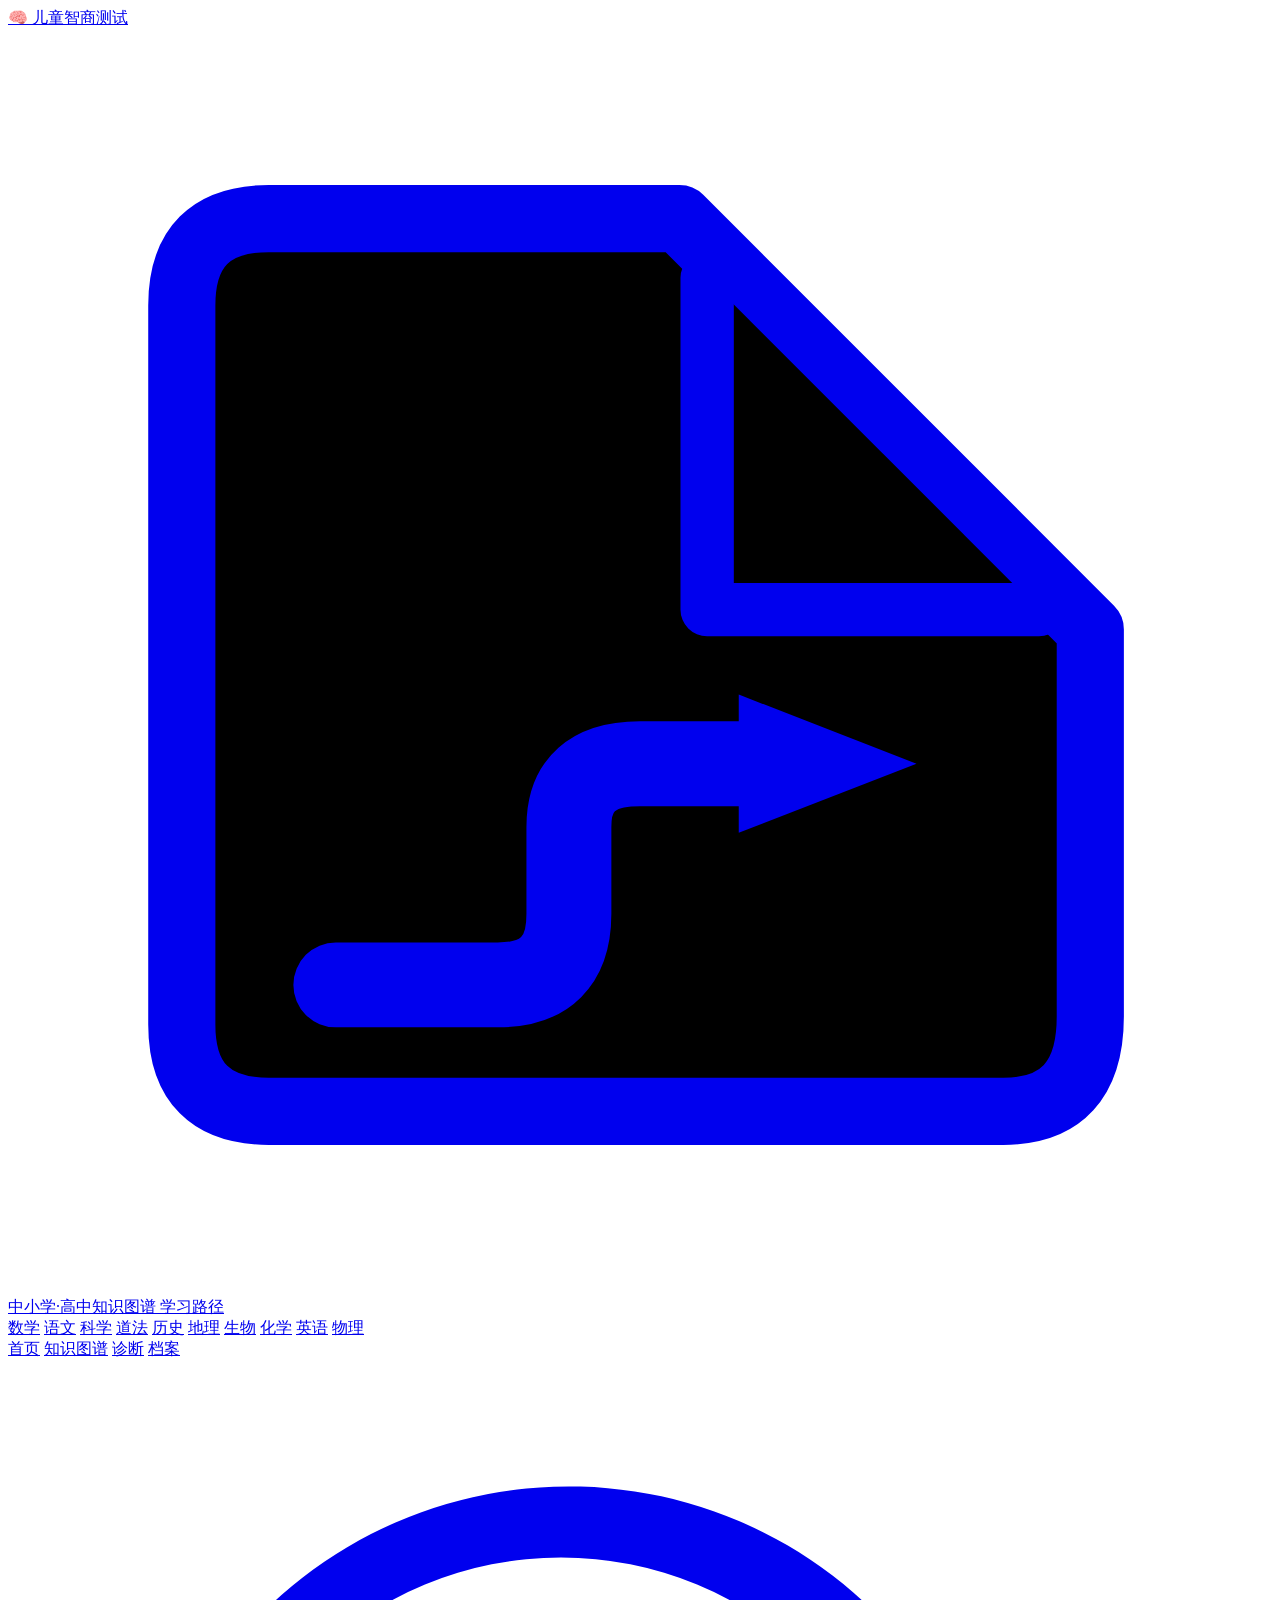
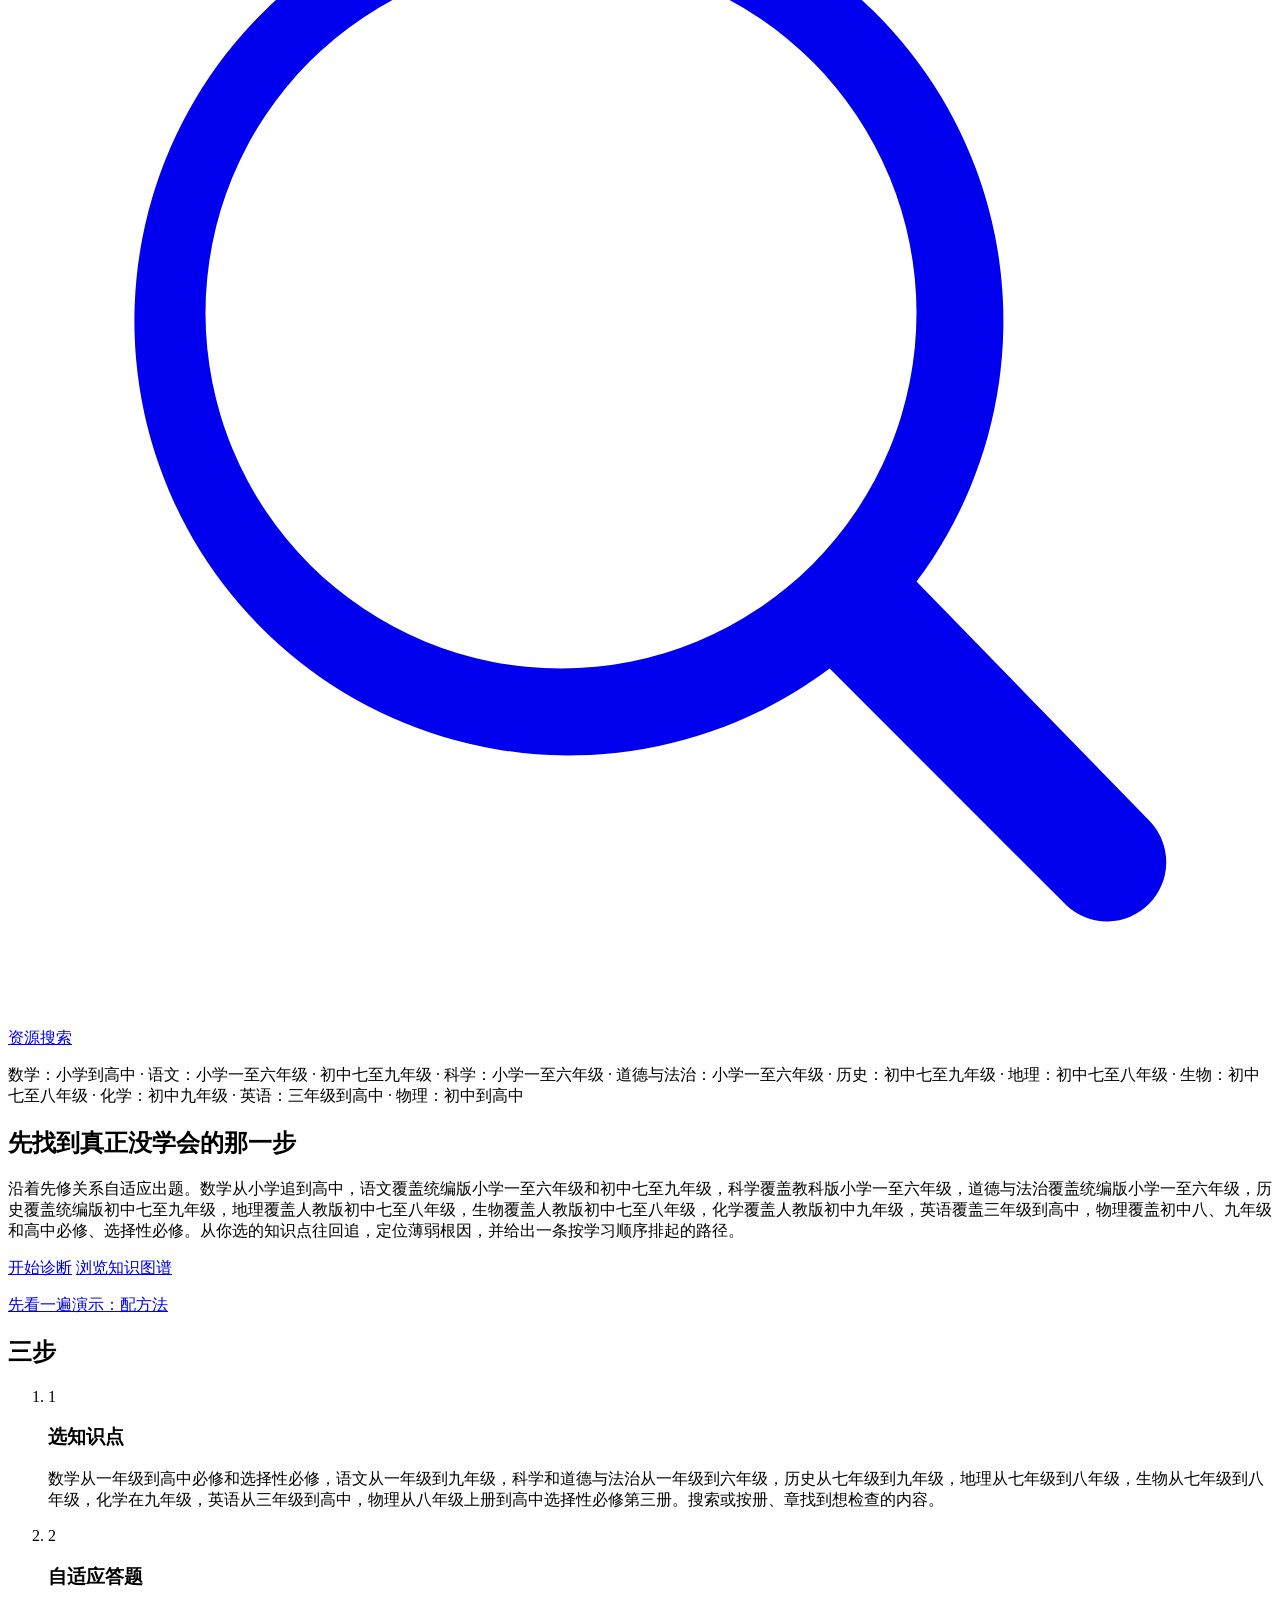
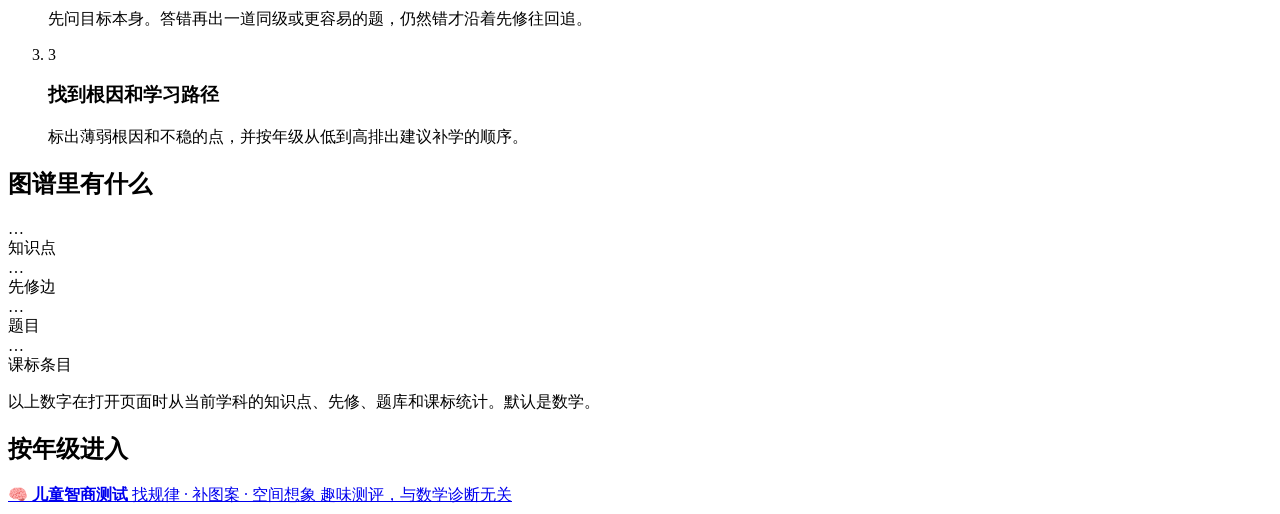
==== index.html @ 1a6e321f "fix bug" ====
<!DOCTYPE html>
<html lang="zh-CN">
<head>
<meta charset="utf-8">
<meta name="viewport" content="width=device-width, initial-scale=1">
<title>中小学·高中知识图谱</title>
<meta name="description" content="数学（小学到高中）、语文（小学一至六年级、初中七至九年级）、科学（小学一至六年级）、道德与法治（小学一至六年级）、历史（初中七至九年级）、地理（初中七至八年级）、生物（初中七至八年级）、化学（初中九年级）、英语（三年级到高中）和物理（初中、高中）的知识图谱。沿先修关系自适应出题，从选中的知识点往回找到薄弱根因。">
<link rel="icon" href="data:image/svg+xml,%3Csvg%20xmlns%3D%22http%3A%2F%2Fwww.w3.org%2F2000%2Fsvg%22%20viewBox%3D%220%200%2032%2032%22%3E%3Cpath%20fill%3D%22%23dff3ef%22%20stroke%3D%22%230f6e62%22%20stroke-width%3D%221.7%22%20stroke-linejoin%3D%22round%22%20d%3D%22M6.6%204.8H17L27.4%2015.2V25Q27.4%2027.4%2025.2%2027.4H6.6Q4.4%2027.4%204.4%2025.2V7Q4.4%204.8%206.6%204.8Z%22%2F%3E%3Cpath%20fill%3D%22%23ffffff%22%20d%3D%22M17.7%206.3%2026.1%2014.7H17.7Z%22%2F%3E%3Cpath%20fill%3D%22none%22%20stroke%3D%22%230f6e62%22%20stroke-width%3D%221.35%22%20stroke-linecap%3D%22round%22%20stroke-linejoin%3D%22round%22%20d%3D%22M17.7%206.3V14.7H26.1%22%2F%3E%3Cpath%20fill%3D%22none%22%20stroke%3D%22%230f6e62%22%20stroke-width%3D%222.15%22%20stroke-linecap%3D%22round%22%20stroke-linejoin%3D%22round%22%20d%3D%22M8.3%2024.2H12.4Q14.2%2024.2%2014.2%2022.4V20.2Q14.2%2018.6%2016%2018.6H18.8%22%2F%3E%3Cpath%20fill%3D%22%230f6e62%22%20d%3D%22M18.5%2016.85%2023%2018.6%2018.5%2020.35Z%22%2F%3E%3C%2Fsvg%3E">
<script>
(function () {
  var id = location.hash.replace(/^#/, '');
  try { id = decodeURIComponent(id); } catch (e) { return; }
  if (/^cnm_[A-Za-z0-9]+$/.test(id)) {
    document.documentElement.style.visibility = 'hidden';
    location.replace('explore/#' + encodeURIComponent(id));
  } else if (/^cne_[A-Za-z0-9]+$/.test(id)) {
    document.documentElement.style.visibility = 'hidden';
    location.replace('explore/?subject=english#' + encodeURIComponent(id));
  } else if (/^cnp_[A-Za-z0-9]+$/.test(id)) {
    document.documentElement.style.visibility = 'hidden';
    location.replace('explore/?subject=physics#' + encodeURIComponent(id));
  } else if (/^cns_[A-Za-z0-9]+$/.test(id)) {
    document.documentElement.style.visibility = 'hidden';
    location.replace('explore/?subject=science#' + encodeURIComponent(id));
  } else if (/^cnc_[A-Za-z0-9]+$/.test(id)) {
    document.documentElement.style.visibility = 'hidden';
    location.replace('explore/?subject=chinese#' + encodeURIComponent(id));
  } else if (/^cnd_[A-Za-z0-9]+$/.test(id)) {
    document.documentElement.style.visibility = 'hidden';
    location.replace('explore/?subject=morality#' + encodeURIComponent(id));
  } else if (/^cnh_[A-Za-z0-9]+$/.test(id)) {
    document.documentElement.style.visibility = 'hidden';
    location.replace('explore/?subject=history#' + encodeURIComponent(id));
  } else if (/^cng_[A-Za-z0-9]+$/.test(id)) {
    document.documentElement.style.visibility = 'hidden';
    location.replace('explore/?subject=geography#' + encodeURIComponent(id));
  } else if (/^cnb_[A-Za-z0-9]+$/.test(id)) {
    document.documentElement.style.visibility = 'hidden';
    location.replace('explore/?subject=biology#' + encodeURIComponent(id));
  } else if (/^cnk_[A-Za-z0-9]+$/.test(id)) {
    document.documentElement.style.visibility = 'hidden';
    location.replace('explore/?subject=chemistry#' + encodeURIComponent(id));
  }
})();
</script>
<link rel="stylesheet" href="assets/site.css">
<link rel="manifest" href="manifest.webmanifest">
<link rel="apple-touch-icon" href="assets/icons/apple-touch-icon.png">
<meta name="theme-color" content="#0f6e62">
<meta name="mobile-web-app-capable" content="yes">
<meta name="apple-mobile-web-app-capable" content="yes">
<meta name="apple-mobile-web-app-title" content="知识图谱">
<link rel="stylesheet" href="assets/pwa.css">
</head>
<body class="page-home">
<a class="top-banner" href="https://test.pansgo.com/?from=math-top" target="_blank" rel="noopener">🧠 儿童智商测试</a>
<header class="site-header">
  <a class="brand" href="./">
    <svg class="logo" viewBox="0 0 32 32" aria-hidden="true"><path fill="var(--logo-sheet)" stroke="currentColor" stroke-width="1.7" stroke-linejoin="round" d="M6.6 4.8H17L27.4 15.2V25Q27.4 27.4 25.2 27.4H6.6Q4.4 27.4 4.4 25.2V7Q4.4 4.8 6.6 4.8Z"/><path fill="var(--logo-fold)" d="M17.7 6.3 26.1 14.7H17.7Z"/><path fill="none" stroke="currentColor" stroke-width="1.35" stroke-linecap="round" stroke-linejoin="round" d="M17.7 6.3V14.7H26.1"/><path fill="none" stroke="currentColor" stroke-width="2.15" stroke-linecap="round" stroke-linejoin="round" d="M8.3 24.2H12.4Q14.2 24.2 14.2 22.4V20.2Q14.2 18.6 16 18.6H18.8"/><path fill="currentColor" d="M18.5 16.85 23 18.6 18.5 20.35Z"/></svg>
    <span class="brand-copy">
      <span class="brand-name">中小学·高中知识图谱</span>
      <span class="brand-kicker">学习路径</span>
    </span>
  </a>
  <nav class="site-nav" aria-label="主导航">
    <div class="subject-switch" role="group" aria-label="学科">
      <a class="nav-link subject-link on" data-subject="math" href="./">数学</a>
      <a class="nav-link subject-link" data-subject="chinese" href="./?subject=chinese">语文</a>
      <a class="nav-link subject-link" data-subject="science" href="./?subject=science">科学</a>
      <a class="nav-link subject-link" data-subject="morality" href="./?subject=morality">道法</a>
      <a class="nav-link subject-link" data-subject="history" href="./?subject=history">历史</a>
      <a class="nav-link subject-link" data-subject="geography" href="./?subject=geography">地理</a>
      <a class="nav-link subject-link" data-subject="biology" href="./?subject=biology">生物</a>
      <a class="nav-link subject-link" data-subject="chemistry" href="./?subject=chemistry">化学</a>
      <a class="nav-link subject-link" data-subject="english" href="./?subject=english">英语</a>
      <a class="nav-link subject-link" data-subject="physics" href="./?subject=physics">物理</a>
    </div>
    <div class="page-links">
      <a class="nav-link active" href="./" aria-current="page">首页</a>
      <a class="nav-link" href="explore/">知识图谱</a>
      <a class="nav-link" href="diagnose/">诊断</a>
      <a class="nav-link" href="children/">档案</a>
      <a class="nav-link resource-search-btn" href="https://pansgo.com" target="_blank" rel="noopener noreferrer" title="网盘资源搜索">
        <svg class="resource-search-ico" viewBox="0 0 16 16" aria-hidden="true"><path fill="currentColor" d="M11.5 10.4a5.5 5.5 0 1 0-1.1 1.1l3 3a.75.75 0 0 0 1.06-1.06zM7 11.5A4.5 4.5 0 1 1 7 2.5a4.5 4.5 0 0 1 0 9z"/></svg>资源搜索
      </a>
    </div>
  </nav>
</header>
<main class="home">
  <section class="hero">
    <p class="eyebrow">数学：小学到高中 · 语文：小学一至六年级 · 初中七至九年级 · 科学：小学一至六年级 · 道德与法治：小学一至六年级 · 历史：初中七至九年级 · 地理：初中七至八年级 · 生物：初中七至八年级 · 化学：初中九年级 · 英语：三年级到高中 · 物理：初中到高中</p>
    <h1>先找到真正没学会的那一步</h1>
    <p class="lede">沿着先修关系自适应出题。数学从小学追到高中，语文覆盖统编版小学一至六年级和初中七至九年级，科学覆盖教科版小学一至六年级，道德与法治覆盖统编版小学一至六年级，历史覆盖统编版初中七至九年级，地理覆盖人教版初中七至八年级，生物覆盖人教版初中七至八年级，化学覆盖人教版初中九年级，英语覆盖三年级到高中，物理覆盖初中八、九年级和高中必修、选择性必修。从你选的知识点往回追，定位薄弱根因，并给出一条按学习顺序排起的路径。</p>
    <div class="hero-actions">
      <a class="btn btn-primary btn-lg" href="diagnose/">开始诊断</a>
      <a class="btn btn-lg" href="explore/">浏览知识图谱</a>
    </div>
    <p class="quiet-link"><a href="diagnose/?target=cnm_221&amp;demo=1">先看一遍演示：配方法</a></p>
  </section>

  <h2 class="section-title">三步</h2>
  <ol class="steps">
    <li>
      <span class="step-no">1</span>
      <h3>选知识点</h3>
      <p>数学从一年级到高中必修和选择性必修，语文从一年级到九年级，科学和道德与法治从一年级到六年级，历史从七年级到九年级，地理从七年级到八年级，生物从七年级到八年级，化学在九年级，英语从三年级到高中，物理从八年级上册到高中选择性必修第三册。搜索或按册、章找到想检查的内容。</p>
    </li>
    <li>
      <span class="step-no">2</span>
      <h3>自适应答题</h3>
      <p>先问目标本身。答错再出一道同级或更容易的题，仍然错才沿着先修往回追。</p>
    </li>
    <li>
      <span class="step-no">3</span>
      <h3>找到根因和学习路径</h3>
      <p>标出薄弱根因和不稳的点，并按年级从低到高排出建议补学的顺序。</p>
    </li>
  </ol>

  <h2 class="section-title">图谱里有什么</h2>
  <div class="stat-grid" id="stats">
    <div class="stat-card"><div class="stat-num" id="n-topics">…</div><div class="stat-label">知识点</div></div>
    <div class="stat-card"><div class="stat-num" id="n-edges">…</div><div class="stat-label">先修边</div></div>
    <div class="stat-card"><div class="stat-num" id="n-questions">…</div><div class="stat-label">题目</div></div>
    <div class="stat-card"><div class="stat-num" id="n-standards">…</div><div class="stat-label">课标条目</div></div>
  </div>
  <p class="stat-note">以上数字在打开页面时从当前学科的知识点、先修、题库和课标统计。默认是数学。</p>
  <div id="load-error" class="load-error" hidden></div>

  <section class="blind-home" id="blind-home" hidden>
    <h2 class="section-title">本机盲区</h2>
    <p class="muted" id="blind-home-lead">根据本机诊断记录汇总的薄弱 / 不稳知识点。只存在这台浏览器，可一键再测。</p>
    <ul class="blind-home-list" id="blind-home-list"></ul>
    <p class="blind-home-actions" id="blind-home-actions"></p>
  </section>

  <h2 class="section-title">按年级进入</h2>
  <div class="grade-grid" id="grades" aria-busy="true"></div>
  <a class="iq-card" href="https://test.pansgo.com/?from=math-home" target="_blank" rel="noopener">
    <strong>🧠 儿童智商测试</strong>
    <span class="iq-sub">找规律 · 补图案 · 空间想象</span>
    <span class="iq-note">趣味测评，与数学诊断无关</span>
  </a>
</main>
<script src="assets/stem-compat.js"></script>
<script src="assets/children.js"></script>
<script src="assets/blindspots.js"></script>
<script src="assets/home.js"></script>
<script src="assets/stats-config.js"></script>
<script src="assets/stats.js"></script>
<script src="assets/pwa.js"></script>
</body>
</html>
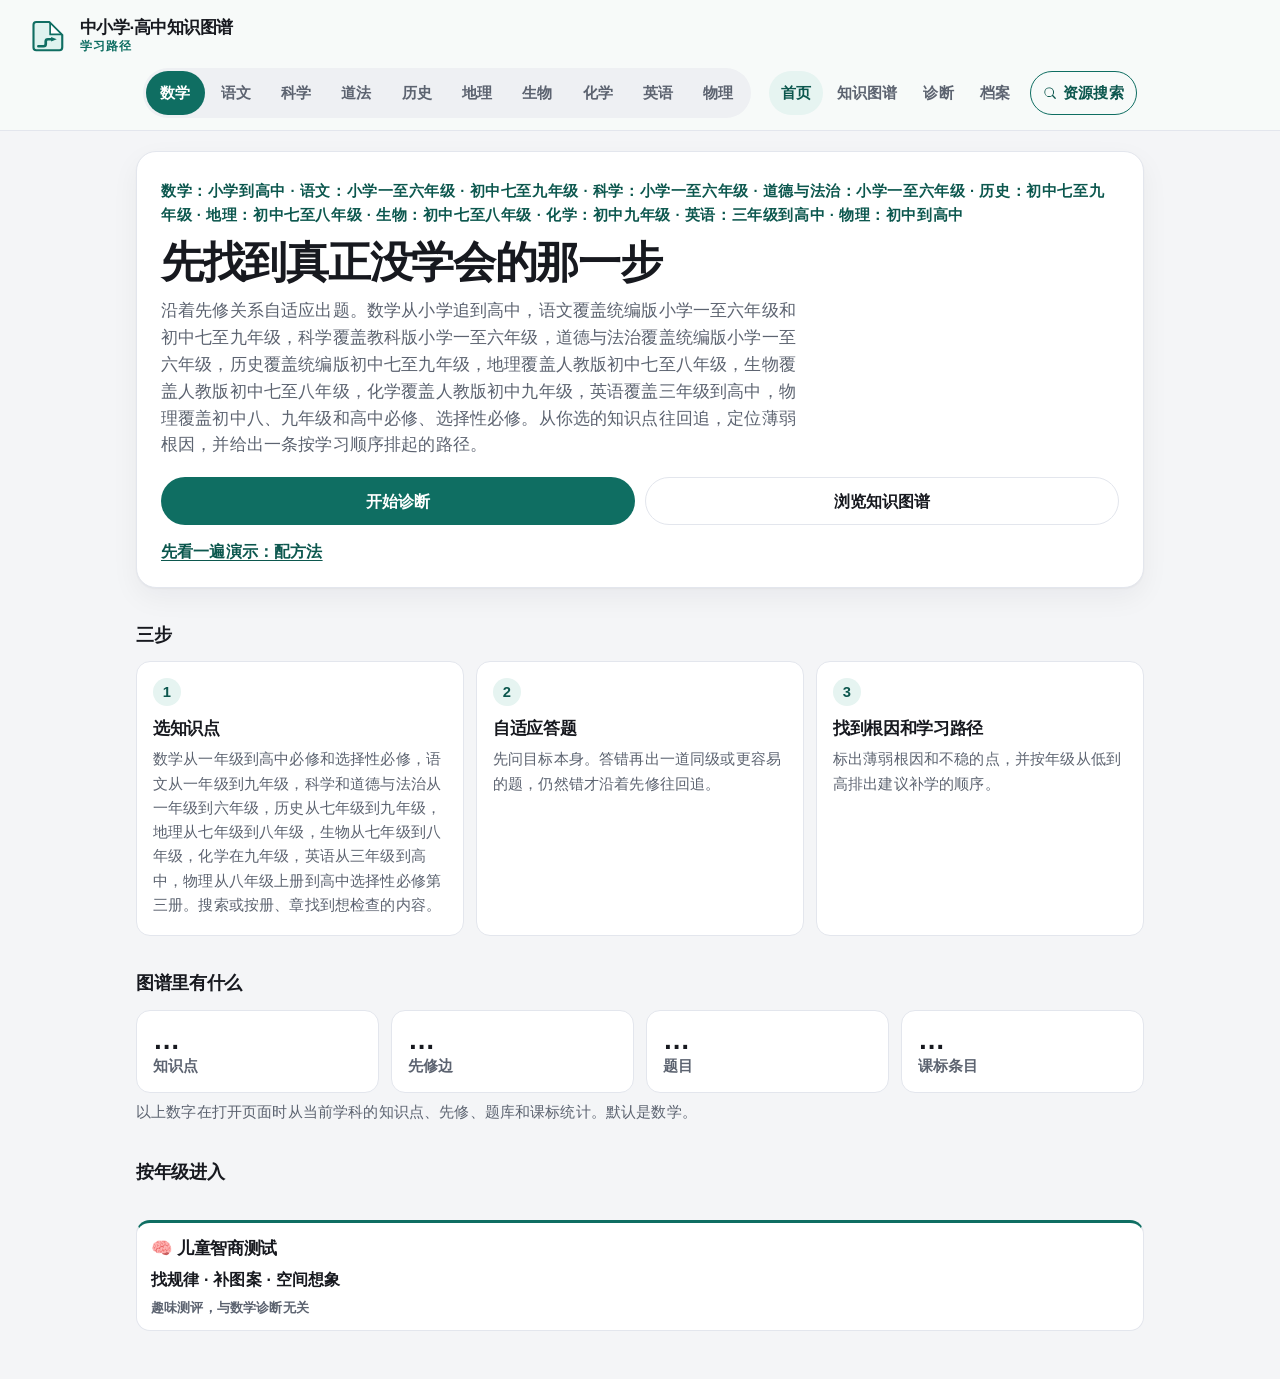
==== commit 7b720569: "fix bug" ====
--- a/index.html
+++ b/index.html
@@ -53,7 +53,6 @@
 <link rel="stylesheet" href="assets/pwa.css">
 </head>
 <body class="page-home">
-<a class="top-banner" href="https://test.pansgo.com/?from=math-top" target="_blank" rel="noopener">🧠 儿童智商测试</a>
 <header class="site-header">
   <a class="brand" href="./">
     <svg class="logo" viewBox="0 0 32 32" aria-hidden="true"><path fill="var(--logo-sheet)" stroke="currentColor" stroke-width="1.7" stroke-linejoin="round" d="M6.6 4.8H17L27.4 15.2V25Q27.4 27.4 25.2 27.4H6.6Q4.4 27.4 4.4 25.2V7Q4.4 4.8 6.6 4.8Z"/><path fill="var(--logo-fold)" d="M17.7 6.3 26.1 14.7H17.7Z"/><path fill="none" stroke="currentColor" stroke-width="1.35" stroke-linecap="round" stroke-linejoin="round" d="M17.7 6.3V14.7H26.1"/><path fill="none" stroke="currentColor" stroke-width="2.15" stroke-linecap="round" stroke-linejoin="round" d="M8.3 24.2H12.4Q14.2 24.2 14.2 22.4V20.2Q14.2 18.6 16 18.6H18.8"/><path fill="currentColor" d="M18.5 16.85 23 18.6 18.5 20.35Z"/></svg>
--- a/assets/site.css
+++ b/assets/site.css
@@ -0,0 +1,729 @@
+/* 中小学·高中知识图谱：全站配色、字号、导航。浏览页与诊断页共用。 */
+
+:root {
+  color-scheme: light;
+  --bg: #f4f5f7;
+  --bg-elev: #ffffff;
+  --bg-muted: #eef0f3;
+  --text: #17191f;
+  --muted: #5c6370;
+  --line: #e3e6ed;
+  --brand: #0f6e62;
+  --brand-strong: #0c574e;
+  --brand-soft: #e6f4f1;
+  --on-brand: #ffffff;
+  --junior: #1d4ed8;
+  --junior-soft: #e8efff;
+  --focus: #0f6e62;
+  --shadow: 0 1px 2px rgba(23, 25, 31, 0.04), 0 10px 28px rgba(23, 25, 31, 0.05);
+  --radius: 14px;
+  --radius-sm: 10px;
+  --header-bg: #f7faf9;
+  --logo-sheet: #dff3ef;
+  --logo-fold: #ffffff;
+  --font: "PingFang SC", "Hiragino Sans GB", "Microsoft YaHei", "Noto Sans CJK SC", "Noto Sans SC", "Source Han Sans SC", sans-serif;
+  --fs: 16px;
+  --ok: #157a3a;
+  --ok-bg: #dcfce7;
+  --on-ok: #ffffff;
+  --bad: #b91c1c;
+  --bad-bg: #fee2e2;
+  --on-bad: #ffffff;
+  --warn: #9a3412;
+  --warn-bg: #ffedd5;
+  --unk: #475569;
+  --unk-bg: #e8eef6;
+  --accent: #0f766e;
+  --panel: #ffffff;
+  --node-primary: #0f766e;
+  --node-primary-bg: #d5f3ee;
+  --node-junior: #1d4ed8;
+  --node-junior-bg: #dbe7ff;
+  --node-senior: #a21caf;
+  --node-senior-bg: #fae8ff;
+  --node-current-bg: #fff4e5;
+  --node-current-border: #ea580c;
+  --node-text: #162033;
+  --edge: #526274;
+  --edge-soft: #8aa0b4;
+  --hard-bg: #ffedd5;
+  --hard-fg: #9a3412;
+  --soft-bg: #e7eef6;
+  --soft-fg: #475569;
+  --diagram-ok-bg: #dcfce7;
+  --diagram-ok: #157a3a;
+  --diagram-bad-bg: #fee2e2;
+  --diagram-bad: #b91c1c;
+  --diagram-unk-bg: #f1f5f9;
+  --diagram-unk: #64748b;
+  --diagram-shaky-bg: #fef3c7;
+  --diagram-shaky: #b45309;
+  --diagram-text: #162033;
+  --diagram-edge: #64748b;
+}
+
+body.subject-physics {
+  --brand: #b45309;
+  --brand-strong: #92400e;
+  --brand-soft: #fff7ed;
+  --on-brand: #ffffff;
+  --focus: #b45309;
+  --accent: #b45309;
+  --logo-sheet: #fde9d4;
+  --logo-fold: #ffffff;
+}
+
+body.subject-english {
+  --brand: #4338ca;
+  --brand-strong: #3730a3;
+  --brand-soft: #eef2ff;
+  --on-brand: #ffffff;
+  --focus: #4338ca;
+  --accent: #4338ca;
+  --logo-sheet: #e6e8fb;
+  --logo-fold: #ffffff;
+}
+
+body.subject-science {
+  --brand: #047857;
+  --brand-strong: #065f46;
+  --brand-soft: #ecfdf5;
+  --on-brand: #ffffff;
+  --focus: #047857;
+  --accent: #047857;
+  --logo-sheet: #d1fae5;
+  --logo-fold: #ffffff;
+}
+
+body.subject-chinese {
+  --brand: #9f1239;
+  --brand-strong: #881337;
+  --brand-soft: #fff1f2;
+  --on-brand: #ffffff;
+  --focus: #9f1239;
+  --accent: #9f1239;
+  --logo-sheet: #ffe4e6;
+  --logo-fold: #ffffff;
+}
+
+body.subject-morality {
+  --brand: #c2410c;
+  --brand-strong: #9a3412;
+  --brand-soft: #fff7ed;
+  --on-brand: #ffffff;
+  --focus: #c2410c;
+  --accent: #c2410c;
+  --logo-sheet: #ffedd5;
+  --logo-fold: #ffffff;
+}
+
+body.subject-history {
+  --brand: #6b5344;
+  --brand-strong: #4a382c;
+  --brand-soft: #f6f1ea;
+  --on-brand: #ffffff;
+  --focus: #6b5344;
+  --accent: #6b5344;
+  --logo-sheet: #efe4d6;
+  --logo-fold: #ffffff;
+}
+
+body.subject-geography {
+  --brand: #0e7490;
+  --brand-strong: #155e75;
+  --brand-soft: #ecfeff;
+  --on-brand: #ffffff;
+  --focus: #0e7490;
+  --accent: #0e7490;
+  --logo-sheet: #cffafe;
+  --logo-fold: #ffffff;
+}
+
+body.subject-biology {
+  --brand: #3f6212;
+  --brand-strong: #365314;
+  --brand-soft: #f7fee7;
+  --on-brand: #ffffff;
+  --focus: #4d7c0f;
+  --accent: #4d7c0f;
+  --logo-sheet: #ecfccb;
+  --logo-fold: #ffffff;
+}
+
+body.subject-chemistry {
+  --brand: #de3b16;
+  --brand-strong: #9f2a10;
+  --brand-soft: #fff1ec;
+  --on-brand: #ffffff;
+  --focus: #de3b16;
+  --accent: #de3b16;
+  --logo-sheet: #ffe4dc;
+  --logo-fold: #ffffff;
+}
+
+@media (prefers-color-scheme: dark) {
+  :root {
+    color-scheme: dark;
+    --bg: #10141c;
+    --bg-elev: #181e29;
+    --bg-muted: #232b39;
+    --text: #e8edf5;
+    --muted: #a7b2c2;
+    --line: #313b4d;
+    --brand: #2dd4bf;
+    --brand-strong: #5eead4;
+    --brand-soft: #134e4a;
+    --on-brand: #042f2e;
+    --junior: #93c5fd;
+    --junior-soft: #1e3a8a;
+    --focus: #5eead4;
+    --shadow: 0 1px 2px rgba(0, 0, 0, 0.35), 0 12px 28px rgba(0, 0, 0, 0.28);
+    --ok: #4ade80;
+    --ok-bg: #14532d;
+    --on-ok: #052e16;
+    --bad: #fca5a5;
+    --bad-bg: #7f1d1d;
+    --on-bad: #450a0a;
+    --warn: #fdba74;
+    --warn-bg: #7c2d12;
+    --unk: #cbd5e1;
+    --unk-bg: #223044;
+    --accent: #2dd4bf;
+    --header-bg: #171e2a;
+    --logo-sheet: #123f3c;
+    --logo-fold: #1c5c56;
+    --panel: #172232;
+    --node-primary: #5eead4;
+    --node-primary-bg: #115e59;
+    --node-junior: #93c5fd;
+    --node-junior-bg: #1e3a8a;
+    --node-senior: #f0abfc;
+    --node-senior-bg: #4a044e;
+    --node-current-bg: #7c2d12;
+    --node-current-border: #fdba74;
+    --node-text: #f8fafc;
+    --edge: #94a3b8;
+    --edge-soft: #64748b;
+    --hard-bg: #7c2d12;
+    --hard-fg: #ffedd5;
+    --soft-bg: #232b39;
+    --soft-fg: #cbd5e1;
+    --diagram-ok-bg: #14532d;
+    --diagram-ok: #4ade80;
+    --diagram-bad-bg: #7f1d1d;
+    --diagram-bad: #fca5a5;
+    --diagram-unk-bg: #1e293b;
+    --diagram-unk: #cbd5e1;
+    --diagram-shaky-bg: #78350f;
+    --diagram-shaky: #fcd34d;
+    --diagram-text: #f8fafc;
+    --diagram-edge: #94a3b8;
+  }
+  body.subject-physics {
+    --brand: #fdba74;
+    --brand-strong: #fed7aa;
+    --brand-soft: #7c2d12;
+    --on-brand: #431407;
+    --focus: #fed7aa;
+    --accent: #fdba74;
+    --logo-sheet: #6b2f12;
+    --logo-fold: #8a4218;
+  }
+  body.subject-english {
+    --brand: #a5b4fc;
+    --brand-strong: #c7d2fe;
+    --brand-soft: #312e81;
+    --on-brand: #1e1b4b;
+    --focus: #c7d2fe;
+    --accent: #a5b4fc;
+    --logo-sheet: #2a2870;
+    --logo-fold: #3c3a96;
+  }
+  body.subject-science {
+    --brand: #6ee7b7;
+    --brand-strong: #a7f3d0;
+    --brand-soft: #064e3b;
+    --on-brand: #022c22;
+    --focus: #a7f3d0;
+    --accent: #6ee7b7;
+    --logo-sheet: #065f46;
+    --logo-fold: #047857;
+  }
+  body.subject-chinese {
+    --brand: #fda4af;
+    --brand-strong: #fecdd3;
+    --brand-soft: #881337;
+    --on-brand: #4c0519;
+    --focus: #fecdd3;
+    --accent: #fda4af;
+    --logo-sheet: #6b1230;
+    --logo-fold: #9f1239;
+  }
+  body.subject-morality {
+    --brand: #fdba74;
+    --brand-strong: #fed7aa;
+    --brand-soft: #7c2d12;
+    --on-brand: #431407;
+    --focus: #fed7aa;
+    --accent: #fdba74;
+    --logo-sheet: #9a3412;
+    --logo-fold: #c2410c;
+  }
+  body.subject-history {
+    --brand: #d6c3ad;
+    --brand-strong: #e7d7c6;
+    --brand-soft: #3f3228;
+    --on-brand: #2a211b;
+    --focus: #e7d7c6;
+    --accent: #d6c3ad;
+    --logo-sheet: #4a382c;
+    --logo-fold: #6b5344;
+  }
+  body.subject-geography {
+    --brand: #67e8f9;
+    --brand-strong: #a5f3fc;
+    --brand-soft: #164e63;
+    --on-brand: #083344;
+    --focus: #a5f3fc;
+    --accent: #67e8f9;
+    --logo-sheet: #155e75;
+    --logo-fold: #0e7490;
+  }
+  body.subject-biology {
+    --brand: #bef264;
+    --brand-strong: #d9f99d;
+    --brand-soft: #1a2e05;
+    --on-brand: #1a2e05;
+    --focus: #d9f99d;
+    --accent: #bef264;
+    --logo-sheet: #365314;
+    --logo-fold: #4d7c0f;
+  }
+  body.subject-chemistry {
+    --brand: #ff8a65;
+    --brand-strong: #ffccbc;
+    --brand-soft: #5d1a0e;
+    --on-brand: #3e0e06;
+    --focus: #ffccbc;
+    --accent: #ff8a65;
+    --logo-sheet: #7a2614;
+    --logo-fold: #de3b16;
+  }
+}
+
+@media print {
+  :root {
+    --bg: #fff;
+    --bg-elev: #fff;
+    --bg-muted: #f4f7fb;
+    --text: #162033;
+    --muted: #475569;
+    --line: #d5dde6;
+    --panel: #fff;
+    --header-bg: #fff;
+    --logo-sheet: #dff3ef;
+    --logo-fold: #ffffff;
+    --shadow: none;
+  }
+}
+
+*, *::before, *::after { box-sizing: border-box; }
+[hidden] { display: none !important; }
+html { -webkit-text-size-adjust: 100%; }
+body {
+  margin: 0;
+  font-family: var(--font);
+  font-size: var(--fs);
+  line-height: 1.6;
+  color: var(--text);
+  background: var(--bg);
+  letter-spacing: 0.01em;
+}
+img { max-width: 100%; height: auto; }
+.node-tip {
+  position: absolute;
+  z-index: 6;
+  max-width: min(280px, calc(100% - 16px));
+  padding: 6px 10px;
+  border-radius: 10px;
+  background: var(--text);
+  color: var(--bg);
+  font-size: 0.92rem;
+  font-weight: 700;
+  line-height: 1.45;
+  pointer-events: none;
+  box-shadow: var(--shadow);
+  overflow-wrap: anywhere;
+}
+code { overflow-wrap: anywhere; }
+:focus-visible { outline: 3px solid var(--focus); outline-offset: 2px; }
+@media (prefers-reduced-motion: reduce) {
+  *, *::before, *::after { transition: none !important; scroll-behavior: auto !important; }
+}
+
+.site-header {
+  display: flex;
+  flex-wrap: wrap;
+  align-items: center;
+  justify-content: space-between;
+  gap: 8px 24px;
+  padding: 12px 28px;
+  background: var(--header-bg);
+  border-bottom: 1px solid var(--line);
+  max-width: 100%;
+}
+body:not(.page-explore) .site-header {
+  position: sticky;
+  top: 0;
+  z-index: 30;
+}
+.brand {
+  display: flex;
+  align-items: center;
+  gap: 12px;
+  min-height: 48px;
+  min-width: 0;
+  color: inherit;
+  text-decoration: none;
+}
+.logo {
+  color: var(--brand);
+  width: 40px;
+  height: 40px;
+  flex: none;
+  display: block;
+}
+.brand-copy {
+  display: flex;
+  flex-direction: column;
+  justify-content: center;
+  min-width: 0;
+  gap: 1px;
+}
+.brand-name {
+  font-size: 1.08rem;
+  font-weight: 750;
+  line-height: 1.15;
+  letter-spacing: -0.03em;
+  color: var(--text);
+  overflow-wrap: anywhere;
+}
+.brand-kicker {
+  font-size: 0.75rem;
+  font-weight: 650;
+  line-height: 1.2;
+  letter-spacing: 0.08em;
+  color: var(--brand);
+}
+.site-nav {
+  display: flex;
+  flex-wrap: wrap;
+  align-items: center;
+  gap: 8px 18px;
+  min-width: 0;
+  max-width: 100%;
+}
+.subject-switch {
+  display: inline-flex;
+  align-items: center;
+  gap: 2px;
+  padding: 3px;
+  border-radius: 999px;
+  background: var(--bg-muted);
+}
+.page-links {
+  display: flex;
+  flex-wrap: wrap;
+  align-items: center;
+  gap: 2px;
+  min-width: 0;
+}
+.nav-link {
+  display: inline-flex;
+  align-items: center;
+  min-height: 44px;
+  padding: 0 12px;
+  border-radius: 999px;
+  color: var(--muted);
+  text-decoration: none;
+  font-size: 0.94rem;
+  font-weight: 650;
+}
+.nav-link:hover { background: var(--bg-muted); color: var(--text); }
+.nav-link.active, .nav-link[aria-current="page"] {
+  background: var(--brand-soft);
+  color: var(--brand-strong);
+  font-weight: 750;
+}
+.nav-link.active:hover, .nav-link[aria-current="page"]:hover {
+  background: var(--brand-soft);
+  color: var(--brand-strong);
+}
+.nav-link.subject-link {
+  color: var(--muted);
+  border: 0;
+  background: transparent;
+  padding: 0 14px;
+}
+.nav-link.subject-link:hover { background: transparent; color: var(--text); }
+.nav-link.subject-link.on {
+  background: var(--brand);
+  color: var(--on-brand);
+  font-weight: 750;
+}
+.nav-link.subject-link.on:hover { background: var(--brand); color: var(--on-brand); }
+.nav-link.resource-search-btn {
+  gap: 6px;
+  border: 1px solid var(--brand);
+  background: transparent;
+  color: var(--brand-strong);
+  margin-left: 6px;
+  text-decoration: none;
+}
+.nav-link.resource-search-btn:hover { background: var(--brand-soft); color: var(--brand-strong); }
+.resource-search-ico { width: 14px; height: 14px; flex: none; }
+.resource-search-btn:focus-visible { outline: 2px solid var(--focus); outline-offset: 2px; }
+/* 中等宽度：菜单换到品牌下方一行并居中；宽屏：单行真正页面居中。 */
+@media (min-width: 721px) and (max-width: 1535px) {
+  .site-nav { flex: 1 1 100%; justify-content: center; }
+}
+@media (min-width: 1536px) {
+  .site-header { display: grid; grid-template-columns: minmax(0, 1fr) auto minmax(0, 1fr); }
+  .brand { justify-self: start; }
+  .site-nav { justify-self: center; }
+}
+@media (max-width: 720px) {
+  .nav-link.resource-search-btn { margin-left: 0; padding: 0 9px; min-height: 36px; }
+  .resource-search-ico { display: none; }
+  .site-header { padding: 10px 14px 8px; gap: 4px 12px; }
+  .brand { gap: 10px; min-height: 44px; }
+  .logo { width: 34px; height: 34px; }
+  .brand-name { font-size: 1.02rem; }
+  .brand-kicker { font-size: 0.72rem; letter-spacing: 0.06em; }
+  .site-nav { flex: 1 1 100%; justify-content: space-between; gap: 4px 8px; }
+  .nav-link { padding: 0 8px; font-size: 0.9rem; }
+  .nav-link.subject-link { padding: 0 12px; }
+}
+
+.site-footer {
+  padding: 14px 16px 18px;
+  text-align: center;
+  color: var(--muted);
+  font-size: 0.92rem;
+  border-top: 1px solid var(--line);
+  max-width: 100%;
+}
+.site-footer p { margin: 0; overflow-wrap: anywhere; }
+.site-footer a { color: var(--brand-strong); font-weight: 700; }
+
+button, .btn {
+  font: inherit;
+  font-weight: 650;
+  min-height: 44px;
+  padding: 8px 14px;
+  border-radius: 999px;
+  border: 1px solid var(--line);
+  background: var(--bg-elev);
+  color: var(--text);
+  cursor: pointer;
+}
+button:hover, .btn:hover { background: var(--bg-muted); }
+button.primary, .btn-primary {
+  background: var(--brand);
+  border-color: transparent;
+  color: var(--on-brand);
+}
+button.primary:hover, .btn-primary:hover { filter: brightness(1.06); background: var(--brand); }
+
+/* 题目图示：只用 currentColor，浅色和深色都看得见。宽度跟着容器走，不写死像素。 */
+.q-figure { color: inherit; max-width: 100%; min-width: 0; margin: 8px 0 2px; }
+.q-figure svg { width: 100%; max-width: 440px; height: auto; display: block; overflow: visible; }
+.choices.fig-icons, .sample-choices.fig-icons {
+  display: grid;
+  grid-template-columns: repeat(auto-fit, minmax(min(140px, 100%), 1fr));
+}
+.choices.fig-icons .q-figure svg, .sample-choices.fig-icons .q-figure svg { max-width: 100%; }
+button.choice.fig-choice {
+  display: flex;
+  flex-direction: column;
+  align-items: stretch;
+  gap: 6px;
+  min-width: 0;
+}
+.sample-choices { display: flex; flex-direction: column; gap: 8px; margin-top: 8px; }
+.sample-choice {
+  border: 1px solid var(--line);
+  border-radius: var(--radius-sm);
+  background: var(--bg-elev);
+  color: var(--text);
+  padding: 8px 10px;
+  min-width: 0;
+}
+.btn {
+  display: inline-flex;
+  align-items: center;
+  justify-content: center;
+  gap: 8px;
+  text-decoration: none;
+  text-align: center;
+}
+.btn-lg { min-height: 48px; padding: 10px 18px; font-size: 1rem; }
+.btn-block { width: 100%; }
+
+input[type="search"], input[type="text"], input[type="number"], select, textarea {
+  font: inherit;
+  color: var(--text);
+  background: var(--bg-elev);
+  border: 1px solid var(--line);
+  border-radius: 12px;
+  padding: 10px 12px;
+  min-height: 44px;
+  max-width: 100%;
+}
+textarea { min-height: 96px; }
+.search-lg { width: 100%; font-size: 1.08rem; min-height: 52px; }
+
+.stage-tabs { display: flex; flex-wrap: wrap; gap: 8px; }
+.stage-tab { border-radius: 999px; }
+.stage-tab.on, .stage-tab[aria-selected="true"] {
+  background: var(--brand);
+  color: var(--on-brand);
+  border-color: transparent;
+}
+
+.badge {
+  display: inline-flex;
+  align-items: center;
+  min-height: 24px;
+  padding: 0 8px;
+  border-radius: 999px;
+  font-size: 0.78rem;
+  font-weight: 800;
+  white-space: nowrap;
+}
+.badge.hard { background: var(--hard-bg); color: var(--hard-fg); }
+.badge.soft { background: var(--soft-bg); color: var(--soft-fg); }
+
+/* 首页 */
+.home { width: min(1040px, 100%); margin: 0 auto; padding: 20px 16px 48px; }
+.hero {
+  background: var(--bg-elev);
+  border: 1px solid var(--line);
+  border-radius: 20px;
+  padding: 28px 24px 22px;
+  box-shadow: var(--shadow);
+}
+.eyebrow {
+  margin: 0 0 10px;
+  color: var(--brand-strong);
+  font-weight: 700;
+  font-size: 0.92rem;
+  letter-spacing: 0.04em;
+}
+.hero h1 {
+  margin: 0 0 10px;
+  font-size: clamp(1.85rem, 4.4vw, 2.7rem);
+  line-height: 1.18;
+  letter-spacing: -0.03em;
+  font-weight: 750;
+}
+.lede { margin: 0 0 18px; font-size: 1.05rem; max-width: 38em; color: var(--muted); }
+.hero-actions { display: flex; flex-wrap: wrap; gap: 10px; }
+.hero-actions .btn { flex: 1 1 180px; }
+.quiet-link { margin: 14px 0 0; }
+.quiet-link a { color: var(--brand-strong); font-weight: 650; text-underline-offset: 3px; }
+
+.section-title { margin: 32px 0 12px; font-size: 1.15rem; letter-spacing: -0.02em; }
+.steps {
+  list-style: none;
+  margin: 0;
+  padding: 0;
+  display: grid;
+  grid-template-columns: repeat(3, minmax(0, 1fr));
+  gap: 12px;
+}
+.steps li {
+  background: var(--bg-elev);
+  border: 1px solid var(--line);
+  border-radius: var(--radius);
+  padding: 16px 16px 18px;
+  min-width: 0;
+}
+.step-no {
+  display: inline-flex;
+  width: 28px;
+  height: 28px;
+  border-radius: 50%;
+  align-items: center;
+  justify-content: center;
+  background: var(--brand-soft);
+  color: var(--brand-strong);
+  font-weight: 750;
+  font-size: 0.92rem;
+}
+.steps h3 { margin: 10px 0 4px; font-size: 1.05rem; letter-spacing: -0.02em; }
+.steps p { margin: 0; color: var(--muted); font-size: 0.95rem; }
+
+.stat-grid, .grade-grid {
+  display: grid;
+  gap: 12px;
+}
+.stat-grid { grid-template-columns: repeat(4, minmax(0, 1fr)); }
+.grade-grid { grid-template-columns: repeat(4, minmax(0, 1fr)); }
+.stat-card, a.grade-card, a.iq-card {
+  background: var(--bg-elev);
+  border: 1px solid var(--line);
+  border-radius: var(--radius);
+  min-width: 0;
+}
+.stat-card { padding: 14px 16px; }
+.stat-num { font-size: 1.7rem; font-weight: 750; line-height: 1.1; letter-spacing: -0.03em; color: var(--text); }
+.stat-label { color: var(--muted); font-weight: 650; font-size: 0.92rem; }
+.stat-note { color: var(--muted); margin: 8px 0 0; font-size: 0.92rem; }
+a.grade-card, a.iq-card {
+  display: flex;
+  flex-direction: column;
+  gap: 2px;
+  padding: 12px 14px;
+  min-height: 96px;
+  text-decoration: none;
+  color: inherit;
+  border-top: 3px solid var(--node-primary);
+}
+a.grade-card.is-junior { border-top-color: var(--node-junior); }
+a.grade-card.is-senior { border-top-color: var(--node-senior); }
+a.grade-card:hover, a.iq-card:hover { border-color: var(--brand); }
+a.grade-card strong, a.iq-card strong { font-size: 1.08rem; letter-spacing: -0.02em; }
+a.iq-card { margin-top: 22px; gap: 4px; max-width: 100%; border-top-color: var(--brand); }
+a.iq-card .iq-sub { font-weight: 650; overflow-wrap: anywhere; }
+a.iq-card .iq-note { color: var(--muted); font-size: 0.82rem; font-weight: 650; overflow-wrap: anywhere; }
+.grade-stage { color: var(--muted); font-size: 0.82rem; font-weight: 650; }
+.grade-count { font-weight: 650; }
+.load-error {
+  background: var(--bad-bg);
+  color: var(--text);
+  border-radius: var(--radius-sm);
+  padding: 12px 14px;
+  margin-top: 12px;
+}
+@media (max-width: 900px) {
+  .grade-grid { grid-template-columns: 1fr 1fr; }
+}
+@media (max-width: 800px) {
+  .steps { grid-template-columns: 1fr; }
+  .stat-grid { grid-template-columns: 1fr 1fr; }
+  .hero { padding: 22px 16px 18px; }
+}
+
+
+/* 首页本机盲区汇总 */
+.blind-home { margin: 28px 0 8px; }
+.blind-home-list { list-style: none; margin: 0; padding: 0; display: grid; gap: 8px; }
+.blind-home-item {
+  display: flex; flex-wrap: wrap; align-items: baseline; justify-content: space-between; gap: 6px 12px;
+  padding: 12px 14px; border: 1px solid var(--line); border-radius: 12px; background: var(--card, #fff);
+}
+.blind-home-name { font-weight: 800; color: var(--brand-strong); text-decoration: none; overflow-wrap: anywhere; }
+.blind-home-name:hover { text-decoration: underline; }
+.blind-home-meta { color: var(--muted); font-size: 0.9rem; }
+.blind-home-actions { display: flex; flex-wrap: wrap; gap: 8px; margin-top: 12px; }
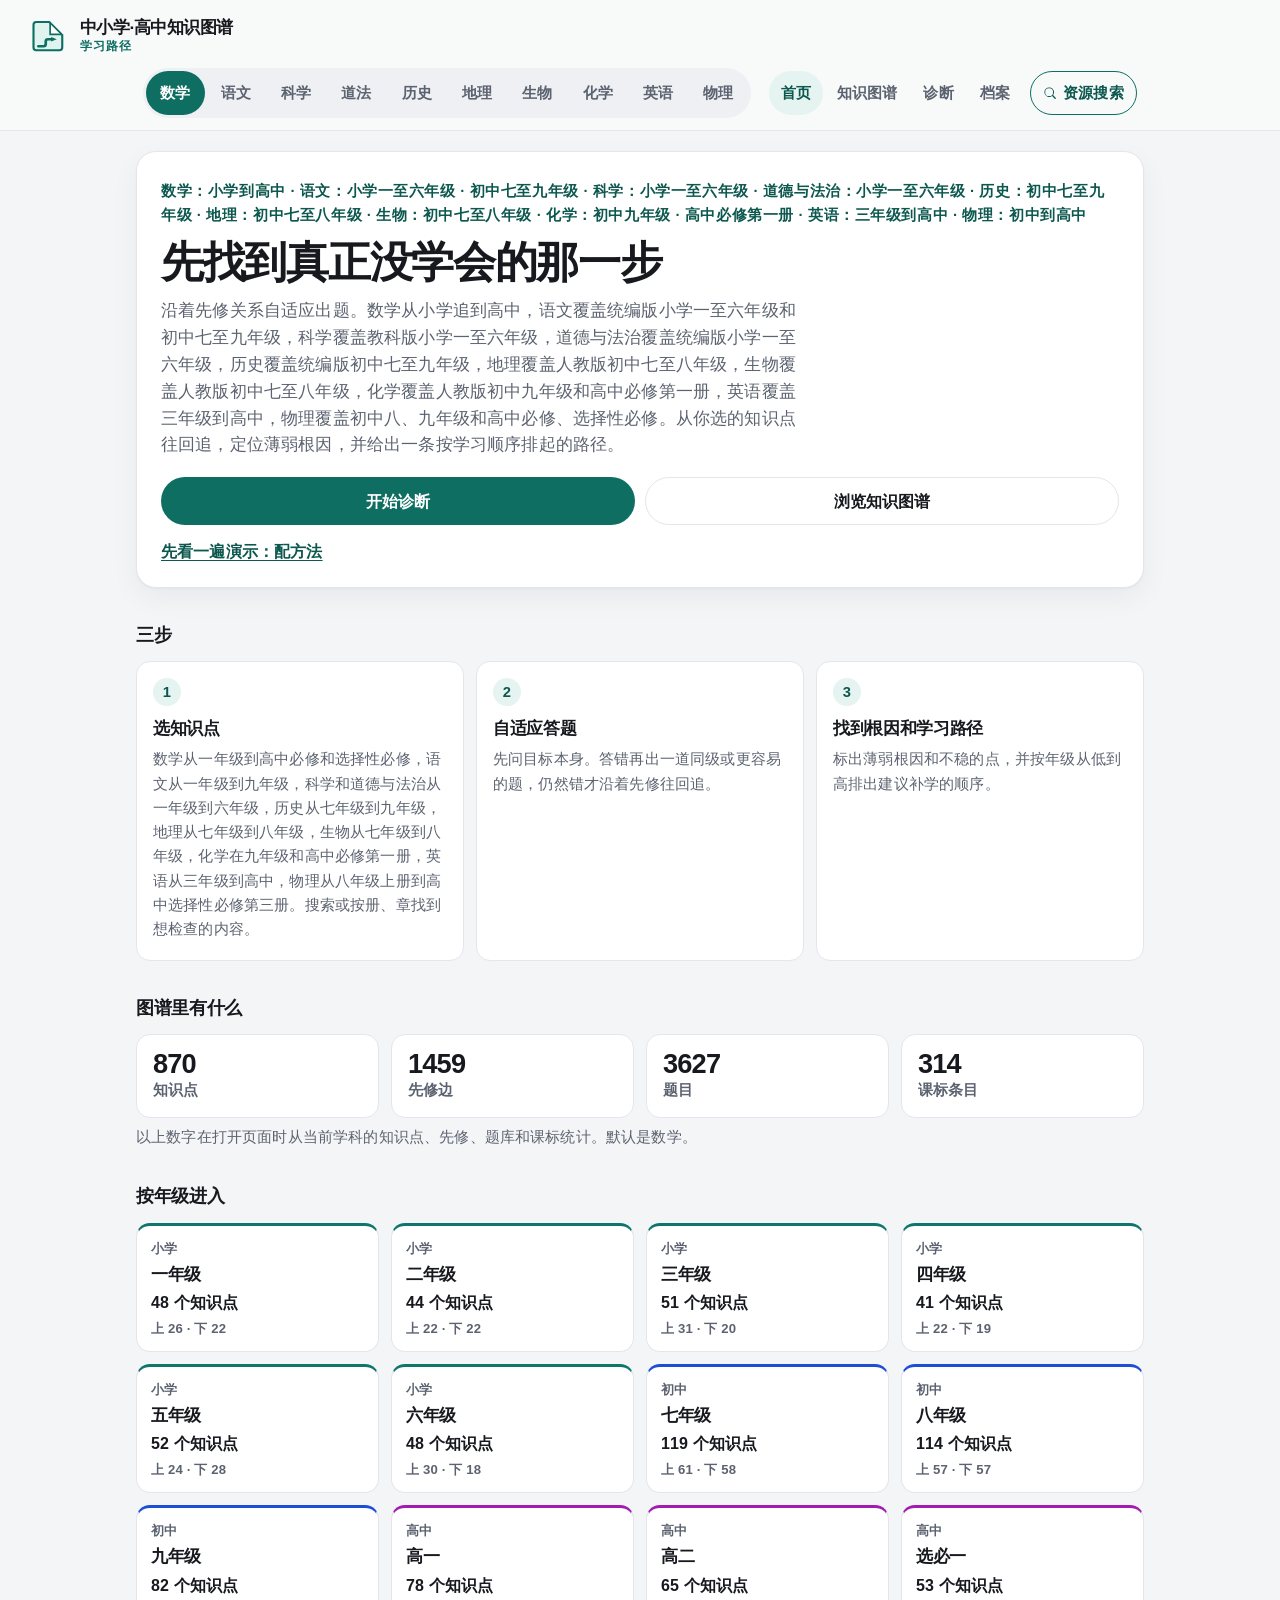
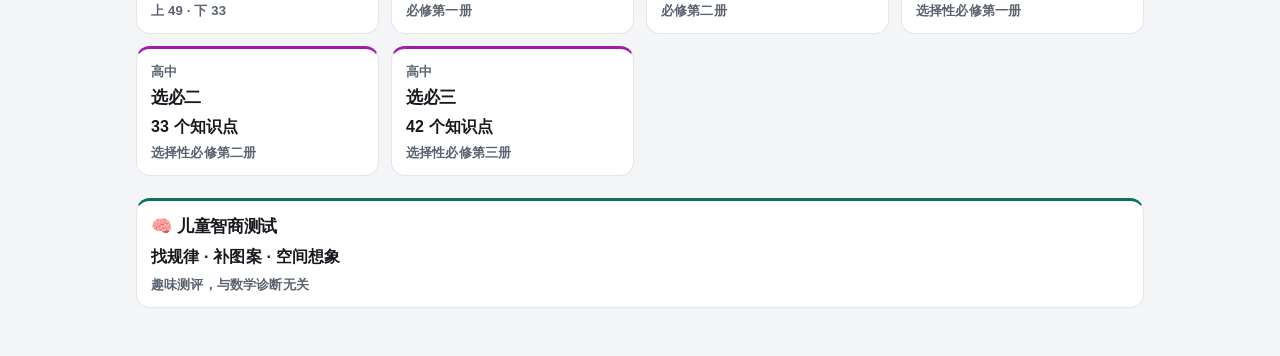
==== commit 070eb5ba: "Merge remote-tracking branch 'upstream/main' # Conflicts: #	CHANGELOG.md" ====
--- a/index.html
+++ b/index.html
@@ -4,7 +4,7 @@
 <meta charset="utf-8">
 <meta name="viewport" content="width=device-width, initial-scale=1">
 <title>中小学·高中知识图谱</title>
-<meta name="description" content="数学（小学到高中）、语文（小学一至六年级、初中七至九年级）、科学（小学一至六年级）、道德与法治（小学一至六年级）、历史（初中七至九年级）、地理（初中七至八年级）、生物（初中七至八年级）、化学（初中九年级）、英语（三年级到高中）和物理（初中、高中）的知识图谱。沿先修关系自适应出题，从选中的知识点往回找到薄弱根因。">
+<meta name="description" content="数学（小学到高中）、语文（小学一至六年级、初中七至九年级）、科学（小学一至六年级）、道德与法治（小学一至六年级）、历史（初中七至九年级）、地理（初中七至八年级）、生物（初中七至八年级）、化学（初中九年级、高中必修第一册）、英语（三年级到高中）和物理（初中、高中）的知识图谱。沿先修关系自适应出题，从选中的知识点往回找到薄弱根因。">
 <link rel="icon" href="data:image/svg+xml,%3Csvg%20xmlns%3D%22http%3A%2F%2Fwww.w3.org%2F2000%2Fsvg%22%20viewBox%3D%220%200%2032%2032%22%3E%3Cpath%20fill%3D%22%23dff3ef%22%20stroke%3D%22%230f6e62%22%20stroke-width%3D%221.7%22%20stroke-linejoin%3D%22round%22%20d%3D%22M6.6%204.8H17L27.4%2015.2V25Q27.4%2027.4%2025.2%2027.4H6.6Q4.4%2027.4%204.4%2025.2V7Q4.4%204.8%206.6%204.8Z%22%2F%3E%3Cpath%20fill%3D%22%23ffffff%22%20d%3D%22M17.7%206.3%2026.1%2014.7H17.7Z%22%2F%3E%3Cpath%20fill%3D%22none%22%20stroke%3D%22%230f6e62%22%20stroke-width%3D%221.35%22%20stroke-linecap%3D%22round%22%20stroke-linejoin%3D%22round%22%20d%3D%22M17.7%206.3V14.7H26.1%22%2F%3E%3Cpath%20fill%3D%22none%22%20stroke%3D%22%230f6e62%22%20stroke-width%3D%222.15%22%20stroke-linecap%3D%22round%22%20stroke-linejoin%3D%22round%22%20d%3D%22M8.3%2024.2H12.4Q14.2%2024.2%2014.2%2022.4V20.2Q14.2%2018.6%2016%2018.6H18.8%22%2F%3E%3Cpath%20fill%3D%22%230f6e62%22%20d%3D%22M18.5%2016.85%2023%2018.6%2018.5%2020.35Z%22%2F%3E%3C%2Fsvg%3E">
 <script>
 (function () {
@@ -87,9 +87,9 @@
 </header>
 <main class="home">
   <section class="hero">
-    <p class="eyebrow">数学：小学到高中 · 语文：小学一至六年级 · 初中七至九年级 · 科学：小学一至六年级 · 道德与法治：小学一至六年级 · 历史：初中七至九年级 · 地理：初中七至八年级 · 生物：初中七至八年级 · 化学：初中九年级 · 英语：三年级到高中 · 物理：初中到高中</p>
+    <p class="eyebrow">数学：小学到高中 · 语文：小学一至六年级 · 初中七至九年级 · 科学：小学一至六年级 · 道德与法治：小学一至六年级 · 历史：初中七至九年级 · 地理：初中七至八年级 · 生物：初中七至八年级 · 化学：初中九年级 · 高中必修第一册 · 英语：三年级到高中 · 物理：初中到高中</p>
     <h1>先找到真正没学会的那一步</h1>
-    <p class="lede">沿着先修关系自适应出题。数学从小学追到高中，语文覆盖统编版小学一至六年级和初中七至九年级，科学覆盖教科版小学一至六年级，道德与法治覆盖统编版小学一至六年级，历史覆盖统编版初中七至九年级，地理覆盖人教版初中七至八年级，生物覆盖人教版初中七至八年级，化学覆盖人教版初中九年级，英语覆盖三年级到高中，物理覆盖初中八、九年级和高中必修、选择性必修。从你选的知识点往回追，定位薄弱根因，并给出一条按学习顺序排起的路径。</p>
+    <p class="lede">沿着先修关系自适应出题。数学从小学追到高中，语文覆盖统编版小学一至六年级和初中七至九年级，科学覆盖教科版小学一至六年级，道德与法治覆盖统编版小学一至六年级，历史覆盖统编版初中七至九年级，地理覆盖人教版初中七至八年级，生物覆盖人教版初中七至八年级，化学覆盖人教版初中九年级和高中必修第一册，英语覆盖三年级到高中，物理覆盖初中八、九年级和高中必修、选择性必修。从你选的知识点往回追，定位薄弱根因，并给出一条按学习顺序排起的路径。</p>
     <div class="hero-actions">
       <a class="btn btn-primary btn-lg" href="diagnose/">开始诊断</a>
       <a class="btn btn-lg" href="explore/">浏览知识图谱</a>
@@ -102,7 +102,7 @@
     <li>
       <span class="step-no">1</span>
       <h3>选知识点</h3>
-      <p>数学从一年级到高中必修和选择性必修，语文从一年级到九年级，科学和道德与法治从一年级到六年级，历史从七年级到九年级，地理从七年级到八年级，生物从七年级到八年级，化学在九年级，英语从三年级到高中，物理从八年级上册到高中选择性必修第三册。搜索或按册、章找到想检查的内容。</p>
+      <p>数学从一年级到高中必修和选择性必修，语文从一年级到九年级，科学和道德与法治从一年级到六年级，历史从七年级到九年级，地理从七年级到八年级，生物从七年级到八年级，化学在九年级和高中必修第一册，英语从三年级到高中，物理从八年级上册到高中选择性必修第三册。搜索或按册、章找到想检查的内容。</p>
     </li>
     <li>
       <span class="step-no">2</span>
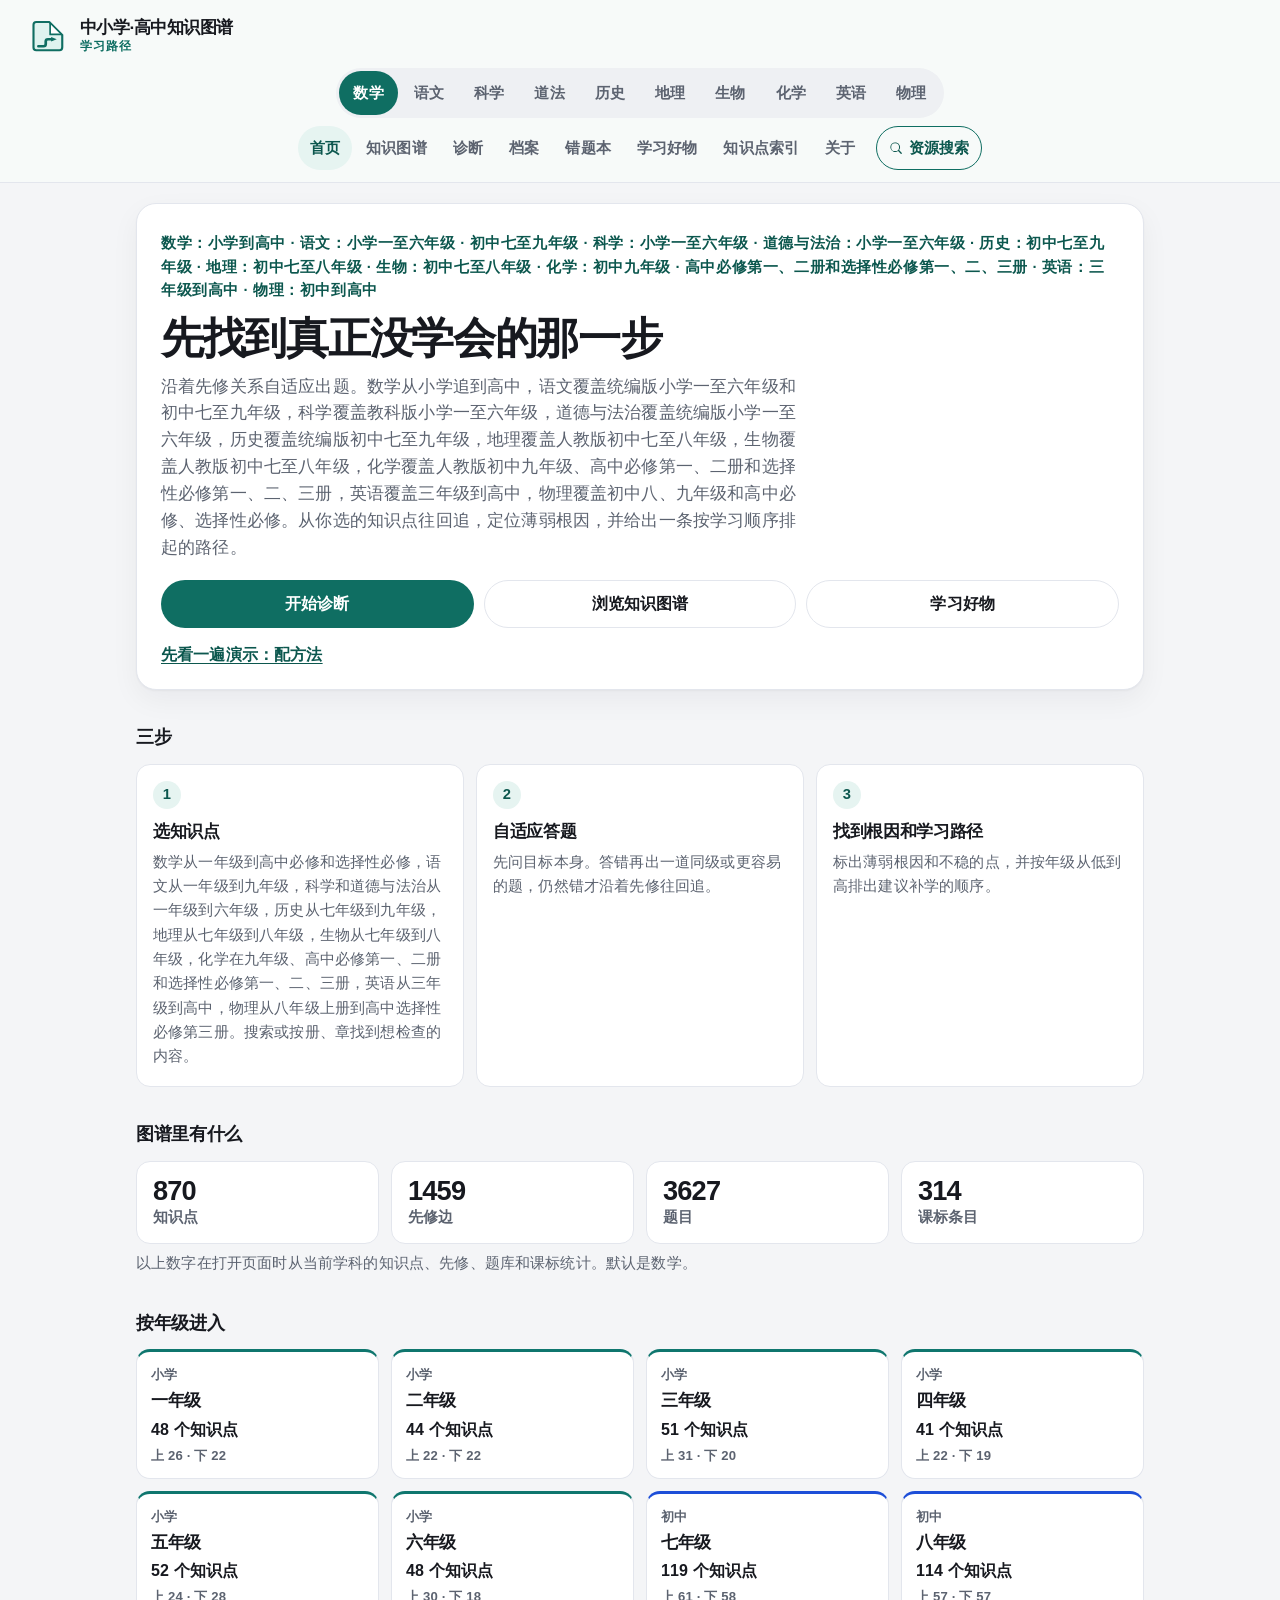
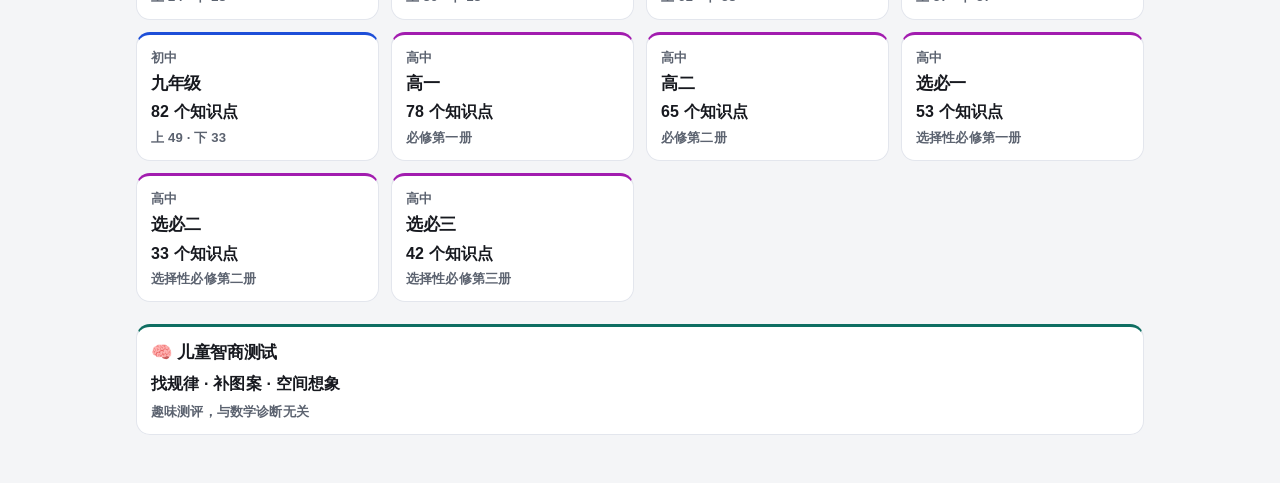
==== commit ec45efb5: "Merge remote-tracking branch 'upstream/main' # Conflicts: #	children/history.html #	children/index.h" ====
--- a/index.html
+++ b/index.html
@@ -4,7 +4,20 @@
 <meta charset="utf-8">
 <meta name="viewport" content="width=device-width, initial-scale=1">
 <title>中小学·高中知识图谱</title>
-<meta name="description" content="数学（小学到高中）、语文（小学一至六年级、初中七至九年级）、科学（小学一至六年级）、道德与法治（小学一至六年级）、历史（初中七至九年级）、地理（初中七至八年级）、生物（初中七至八年级）、化学（初中九年级、高中必修第一册）、英语（三年级到高中）和物理（初中、高中）的知识图谱。沿先修关系自适应出题，从选中的知识点往回找到薄弱根因。">
+<meta property="og:type" content="website">
+<meta property="og:site_name" content="中小学·高中知识图谱">
+<meta property="og:title" content="中小学·高中知识图谱">
+<meta property="og:description" content="孩子哪块没学扎实，3 分钟测出来：沿先修关系往回找到薄弱根因。覆盖数学、语文、英语等十个学科，小学到高中，免费自测。">
+<meta property="og:url" content="https://math.pansgo.com/">
+<meta property="og:image" content="https://math.pansgo.com/assets/og-cover.jpg">
+<meta property="og:image:width" content="1200">
+<meta property="og:image:height" content="630">
+<meta name="twitter:card" content="summary_large_image">
+<meta name="twitter:title" content="中小学·高中知识图谱">
+<meta name="twitter:description" content="孩子哪块没学扎实，3 分钟测出来：沿先修关系往回找到薄弱根因。覆盖数学、语文、英语等十个学科，小学到高中，免费自测。">
+<meta name="twitter:image" content="https://math.pansgo.com/assets/og-cover.jpg">
+
+<meta name="description" content="数学（小学到高中）、语文（小学一至六年级、初中七至九年级）、科学（小学一至六年级）、道德与法治（小学一至六年级）、历史（初中七至九年级）、地理（初中七至八年级）、生物（初中七至八年级）、化学（初中九年级、高中必修第一、二册和选择性必修第一、二、三册）、英语（三年级到高中）和物理（初中、高中）的知识图谱。沿先修关系自适应出题，从选中的知识点往回找到薄弱根因。">
 <link rel="icon" href="data:image/svg+xml,%3Csvg%20xmlns%3D%22http%3A%2F%2Fwww.w3.org%2F2000%2Fsvg%22%20viewBox%3D%220%200%2032%2032%22%3E%3Cpath%20fill%3D%22%23dff3ef%22%20stroke%3D%22%230f6e62%22%20stroke-width%3D%221.7%22%20stroke-linejoin%3D%22round%22%20d%3D%22M6.6%204.8H17L27.4%2015.2V25Q27.4%2027.4%2025.2%2027.4H6.6Q4.4%2027.4%204.4%2025.2V7Q4.4%204.8%206.6%204.8Z%22%2F%3E%3Cpath%20fill%3D%22%23ffffff%22%20d%3D%22M17.7%206.3%2026.1%2014.7H17.7Z%22%2F%3E%3Cpath%20fill%3D%22none%22%20stroke%3D%22%230f6e62%22%20stroke-width%3D%221.35%22%20stroke-linecap%3D%22round%22%20stroke-linejoin%3D%22round%22%20d%3D%22M17.7%206.3V14.7H26.1%22%2F%3E%3Cpath%20fill%3D%22none%22%20stroke%3D%22%230f6e62%22%20stroke-width%3D%222.15%22%20stroke-linecap%3D%22round%22%20stroke-linejoin%3D%22round%22%20d%3D%22M8.3%2024.2H12.4Q14.2%2024.2%2014.2%2022.4V20.2Q14.2%2018.6%2016%2018.6H18.8%22%2F%3E%3Cpath%20fill%3D%22%230f6e62%22%20d%3D%22M18.5%2016.85%2023%2018.6%2018.5%2020.35Z%22%2F%3E%3C%2Fsvg%3E">
 <script>
 (function () {
@@ -79,6 +92,10 @@
       <a class="nav-link" href="explore/">知识图谱</a>
       <a class="nav-link" href="diagnose/">诊断</a>
       <a class="nav-link" href="children/">档案</a>
+      <a class="nav-link" href="wrongbook/">错题本</a>
+      <a class="nav-link" href="goods/">学习好物</a>
+      <a class="nav-link" href="kp/">知识点索引</a>
+      <a class="nav-link" href="https://github.com/xiaoyang111222/cn-math-taxonomy" target="_blank" rel="noopener noreferrer">关于</a>
       <a class="nav-link resource-search-btn" href="https://pansgo.com" target="_blank" rel="noopener noreferrer" title="网盘资源搜索">
         <svg class="resource-search-ico" viewBox="0 0 16 16" aria-hidden="true"><path fill="currentColor" d="M11.5 10.4a5.5 5.5 0 1 0-1.1 1.1l3 3a.75.75 0 0 0 1.06-1.06zM7 11.5A4.5 4.5 0 1 1 7 2.5a4.5 4.5 0 0 1 0 9z"/></svg>资源搜索
       </a>
@@ -87,12 +104,13 @@
 </header>
 <main class="home">
   <section class="hero">
-    <p class="eyebrow">数学：小学到高中 · 语文：小学一至六年级 · 初中七至九年级 · 科学：小学一至六年级 · 道德与法治：小学一至六年级 · 历史：初中七至九年级 · 地理：初中七至八年级 · 生物：初中七至八年级 · 化学：初中九年级 · 高中必修第一册 · 英语：三年级到高中 · 物理：初中到高中</p>
+    <p class="eyebrow">数学：小学到高中 · 语文：小学一至六年级 · 初中七至九年级 · 科学：小学一至六年级 · 道德与法治：小学一至六年级 · 历史：初中七至九年级 · 地理：初中七至八年级 · 生物：初中七至八年级 · 化学：初中九年级 · 高中必修第一、二册和选择性必修第一、二、三册 · 英语：三年级到高中 · 物理：初中到高中</p>
     <h1>先找到真正没学会的那一步</h1>
-    <p class="lede">沿着先修关系自适应出题。数学从小学追到高中，语文覆盖统编版小学一至六年级和初中七至九年级，科学覆盖教科版小学一至六年级，道德与法治覆盖统编版小学一至六年级，历史覆盖统编版初中七至九年级，地理覆盖人教版初中七至八年级，生物覆盖人教版初中七至八年级，化学覆盖人教版初中九年级和高中必修第一册，英语覆盖三年级到高中，物理覆盖初中八、九年级和高中必修、选择性必修。从你选的知识点往回追，定位薄弱根因，并给出一条按学习顺序排起的路径。</p>
+    <p class="lede">沿着先修关系自适应出题。数学从小学追到高中，语文覆盖统编版小学一至六年级和初中七至九年级，科学覆盖教科版小学一至六年级，道德与法治覆盖统编版小学一至六年级，历史覆盖统编版初中七至九年级，地理覆盖人教版初中七至八年级，生物覆盖人教版初中七至八年级，化学覆盖人教版初中九年级、高中必修第一、二册和选择性必修第一、二、三册，英语覆盖三年级到高中，物理覆盖初中八、九年级和高中必修、选择性必修。从你选的知识点往回追，定位薄弱根因，并给出一条按学习顺序排起的路径。</p>
     <div class="hero-actions">
       <a class="btn btn-primary btn-lg" href="diagnose/">开始诊断</a>
       <a class="btn btn-lg" href="explore/">浏览知识图谱</a>
+      <a class="btn btn-lg" href="goods/">学习好物</a>
     </div>
     <p class="quiet-link"><a href="diagnose/?target=cnm_221&amp;demo=1">先看一遍演示：配方法</a></p>
   </section>
@@ -102,7 +120,7 @@
     <li>
       <span class="step-no">1</span>
       <h3>选知识点</h3>
-      <p>数学从一年级到高中必修和选择性必修，语文从一年级到九年级，科学和道德与法治从一年级到六年级，历史从七年级到九年级，地理从七年级到八年级，生物从七年级到八年级，化学在九年级和高中必修第一册，英语从三年级到高中，物理从八年级上册到高中选择性必修第三册。搜索或按册、章找到想检查的内容。</p>
+      <p>数学从一年级到高中必修和选择性必修，语文从一年级到九年级，科学和道德与法治从一年级到六年级，历史从七年级到九年级，地理从七年级到八年级，生物从七年级到八年级，化学在九年级、高中必修第一、二册和选择性必修第一、二、三册，英语从三年级到高中，物理从八年级上册到高中选择性必修第三册。搜索或按册、章找到想检查的内容。</p>
     </li>
     <li>
       <span class="step-no">2</span>
